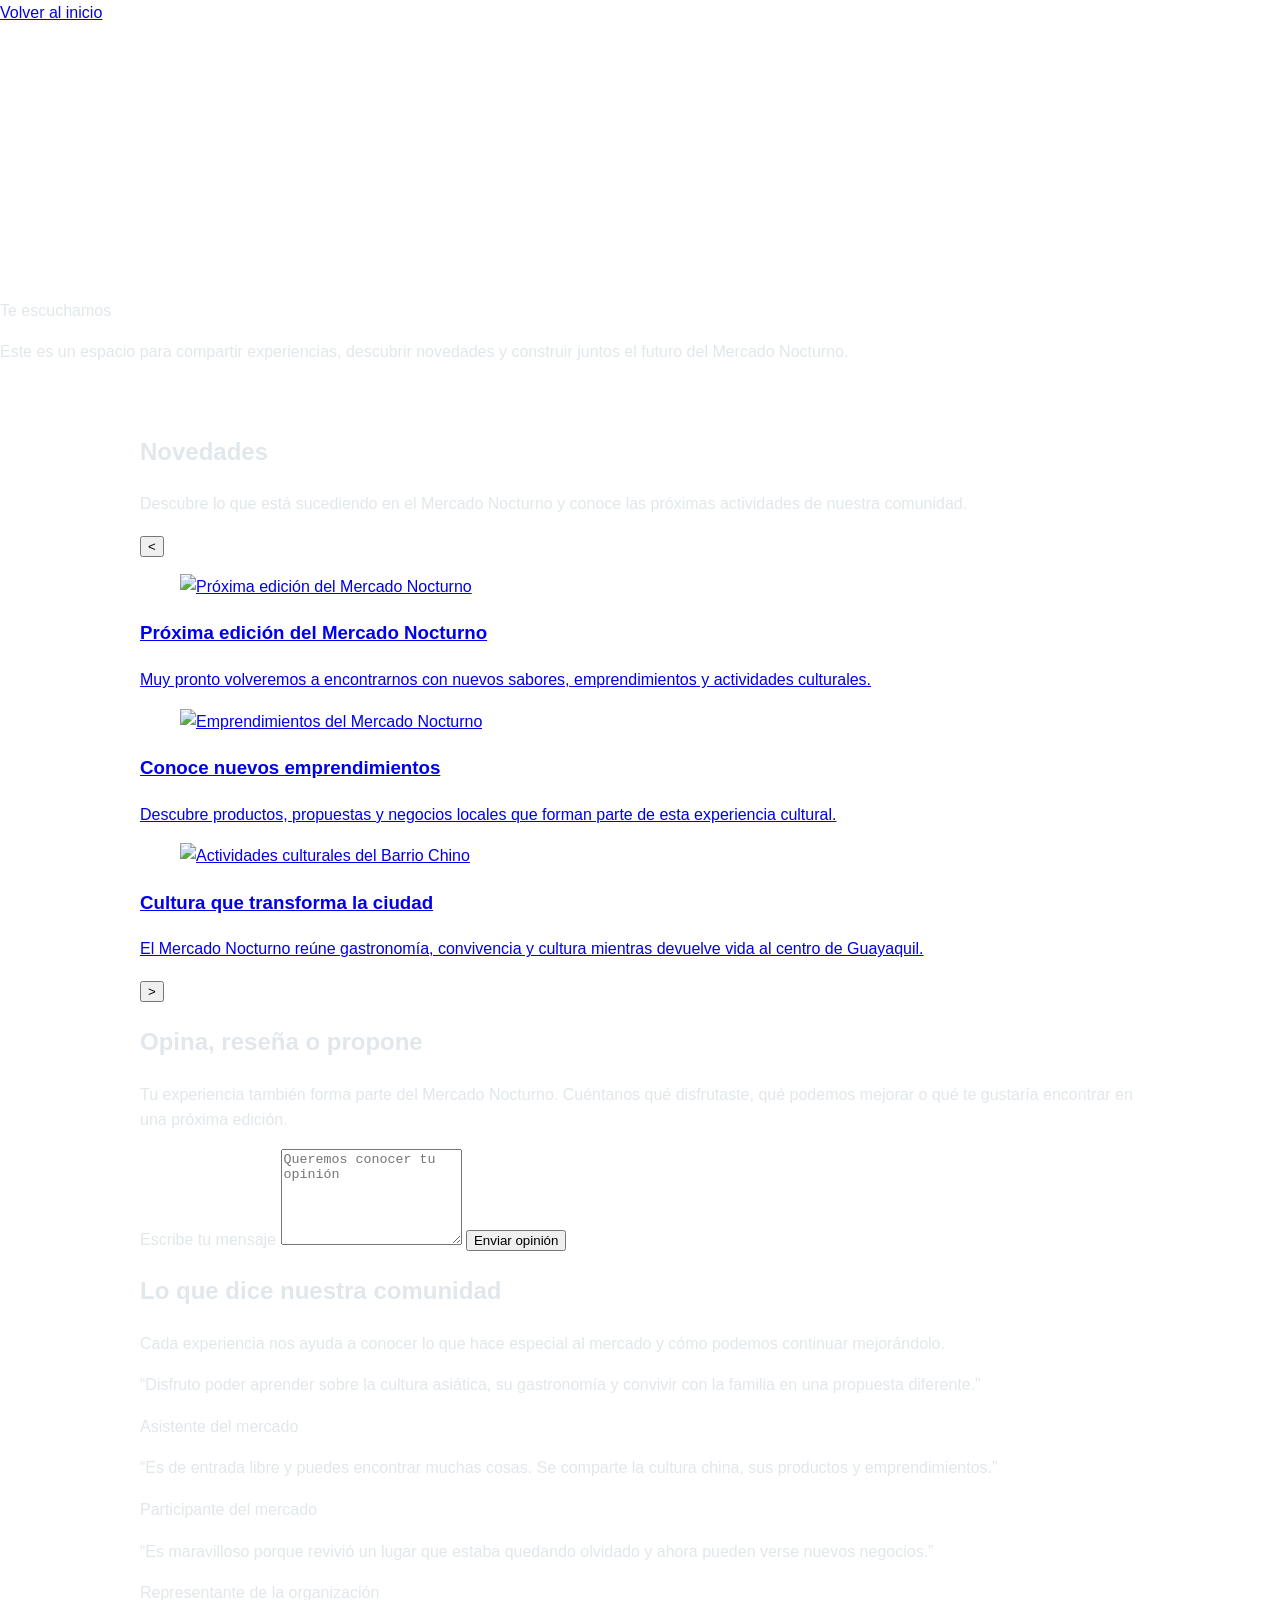
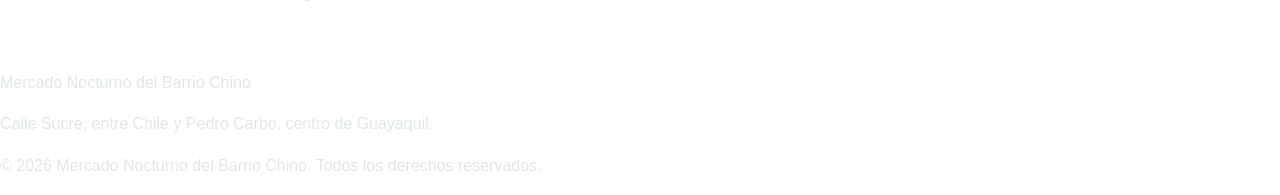
==== comunidad.html @ 6f8f5ece "Guarda diseño local de comunidad" ====
<!DOCTYPE html>
<html lang="es">
<head>
    <meta charset="UTF-8">
    <meta name="viewport" content="width=device-width, initial-scale=1.0">
    <meta name="description" content="Comunidad del Mercado Nocturno del Barrio Chino de Guayaquil.">
    <title>Comunidad | Mercado Nocturno del Barrio Chino</title>
    <link rel="stylesheet" href="css/style.css">
</head>

<body>
    <header id="inicio" class="banner_comunidad">
        <div class="contenedor">
            <a class="volver" href="index.html">Volver al inicio</a>

            <h1>Comunidad</h1>
            <p class="eslogan">Te escuchamos</p>
            <p>Este es un espacio para compartir experiencias, descubrir
               novedades y construir juntos el futuro del Mercado Nocturno.</p>
        </div>
    </header>

    <main>
        <section id="noticias" class="noticias">
            <div class="contenedor">
                <h2>Novedades</h2>
                <p>Descubre lo que está sucediendo en el Mercado Nocturno
                   y conoce las próximas actividades de nuestra comunidad.</p>

                <div class="carrusel">
                    <button class="flecha_anterior" type="button">&lt;</button>

                    <div class="carrusel_contenido">
                        <article class="noticia activa">
                            <a href="#">
                                <figure class="noticia_imagen">
                                    <img src="Resources/Images/noticia-1.jpg"
                                         alt="Próxima edición del Mercado Nocturno">
                                </figure>

                                <div class="noticia_texto">
                                    <h3>Próxima edición del Mercado Nocturno</h3>
                                    <p>Muy pronto volveremos a encontrarnos con
                                       nuevos sabores, emprendimientos y
                                       actividades culturales.</p>
                                </div>
                            </a>
                        </article>

                        <article class="noticia">
                            <a href="#">
                                <figure class="noticia_imagen">
                                    <img src="Resources/Images/noticia-2.jpg"
                                         alt="Emprendimientos del Mercado Nocturno">
                                </figure>

                                <div class="noticia_texto">
                                    <h3>Conoce nuevos emprendimientos</h3>
                                    <p>Descubre productos, propuestas y negocios
                                       locales que forman parte de esta
                                       experiencia cultural.</p>
                                </div>
                            </a>
                        </article>

                        <article class="noticia">
                            <a href="#">
                                <figure class="noticia_imagen">
                                    <img src="Resources/Images/noticia-3.jpg"
                                         alt="Actividades culturales del Barrio Chino">
                                </figure>

                                <div class="noticia_texto">
                                    <h3>Cultura que transforma la ciudad</h3>
                                    <p>El Mercado Nocturno reúne gastronomía,
                                       convivencia y cultura mientras devuelve
                                       vida al centro de Guayaquil.</p>
                                </div>
                            </a>
                        </article>
                    </div>

                    <button class="flecha_siguiente" type="button">&gt;</button>
                </div>

                <div class="indicadores">
                    <span class="indicador activo"></span>
                    <span class="indicador"></span>
                    <span class="indicador"></span>
                </div>
            </div>
        </section>

        <section id="participa" class="participa">
            <div class="contenedor">
                <h2>Opina, reseña o propone</h2>
                <p>Tu experiencia también forma parte del Mercado Nocturno.
                   Cuéntanos qué disfrutaste, qué podemos mejorar o qué
                   te gustaría encontrar en una próxima edición.</p>

                <form method="get" class="formulario_opinion">
                    <label for="opinion">Escribe tu mensaje</label>
                    <textarea id="opinion" name="opinion" rows="6"
                              placeholder="Queremos conocer tu opinión"></textarea>
                    <button class="boton" type="submit">Enviar opinión</button>
                </form>
            </div>
        </section>

        <section id="opiniones" class="opiniones">
            <div class="contenedor">
                <h2>Lo que dice nuestra comunidad</h2>
                <p>Cada experiencia nos ayuda a conocer lo que hace especial
                   al mercado y cómo podemos continuar mejorándolo.</p>

                <div class="opiniones_lista">
                    <article class="opinion">
                        <p class="opinion_texto">“Disfruto poder aprender sobre
                           la cultura asiática, su gastronomía y convivir con
                           la familia en una propuesta diferente.”</p>
                        <p class="opinion_autor">Asistente del mercado</p>
                    </article>

                    <article class="opinion">
                        <p class="opinion_texto">“Es de entrada libre y puedes
                           encontrar muchas cosas. Se comparte la cultura china,
                           sus productos y emprendimientos.”</p>
                        <p class="opinion_autor">Participante del mercado</p>
                    </article>

                    <article class="opinion">
                        <p class="opinion_texto">“Es maravilloso porque revivió
                           un lugar que estaba quedando olvidado y ahora pueden
                           verse nuevos negocios.”</p>
                        <p class="opinion_autor">Representante de la organización</p>
                    </article>
                </div>
            </div>
        </section>
    </main>

    <footer id="footer" class="footer">
        <div class="contenedor_footer">
            <p>Mercado Nocturno del Barrio Chino</p>
            <p>Calle Sucre, entre Chile y Pedro Carbo,
               centro de Guayaquil.</p>
            <p>&copy; 2026 Mercado Nocturno del Barrio Chino.
               Todos los derechos reservados.</p>
        </div>
    </footer>
</body>
</html>
---- css/style.css ----
@font-face {
    font-family: 'spell_of_asiaregular';
    src: url('../Resources/Fonts/spell_of_asia-webfont.woff2') format('woff2');
    font-weight: normal;
    font-style: normal;
}

body {
    margin: 0;
    color: #e1e7ea;
    font-family: Arial, Helvetica, sans-serif;
    line-height: 1.6;
}

main   { max-width: 1000px; margin: auto; padding: 32px; }

h1 {
    font-family: 'spell_of_asiaregular', sans-serif;
    font-size: 10rem;
    color:#ffffff;
    margin: 0;
}

.video-fondo {
    position: fixed;
    top: 0;
    left: 0;
    width: 100%;
    height: 100%;
    object-fit: cover;
    z-index: -1;
}


.capa-oscura {
    position: fixed;
    inset: 0;
    background: rgba(0, 0, 0, 0.253);
    z-index: -1;
    pointer-events: none;
}
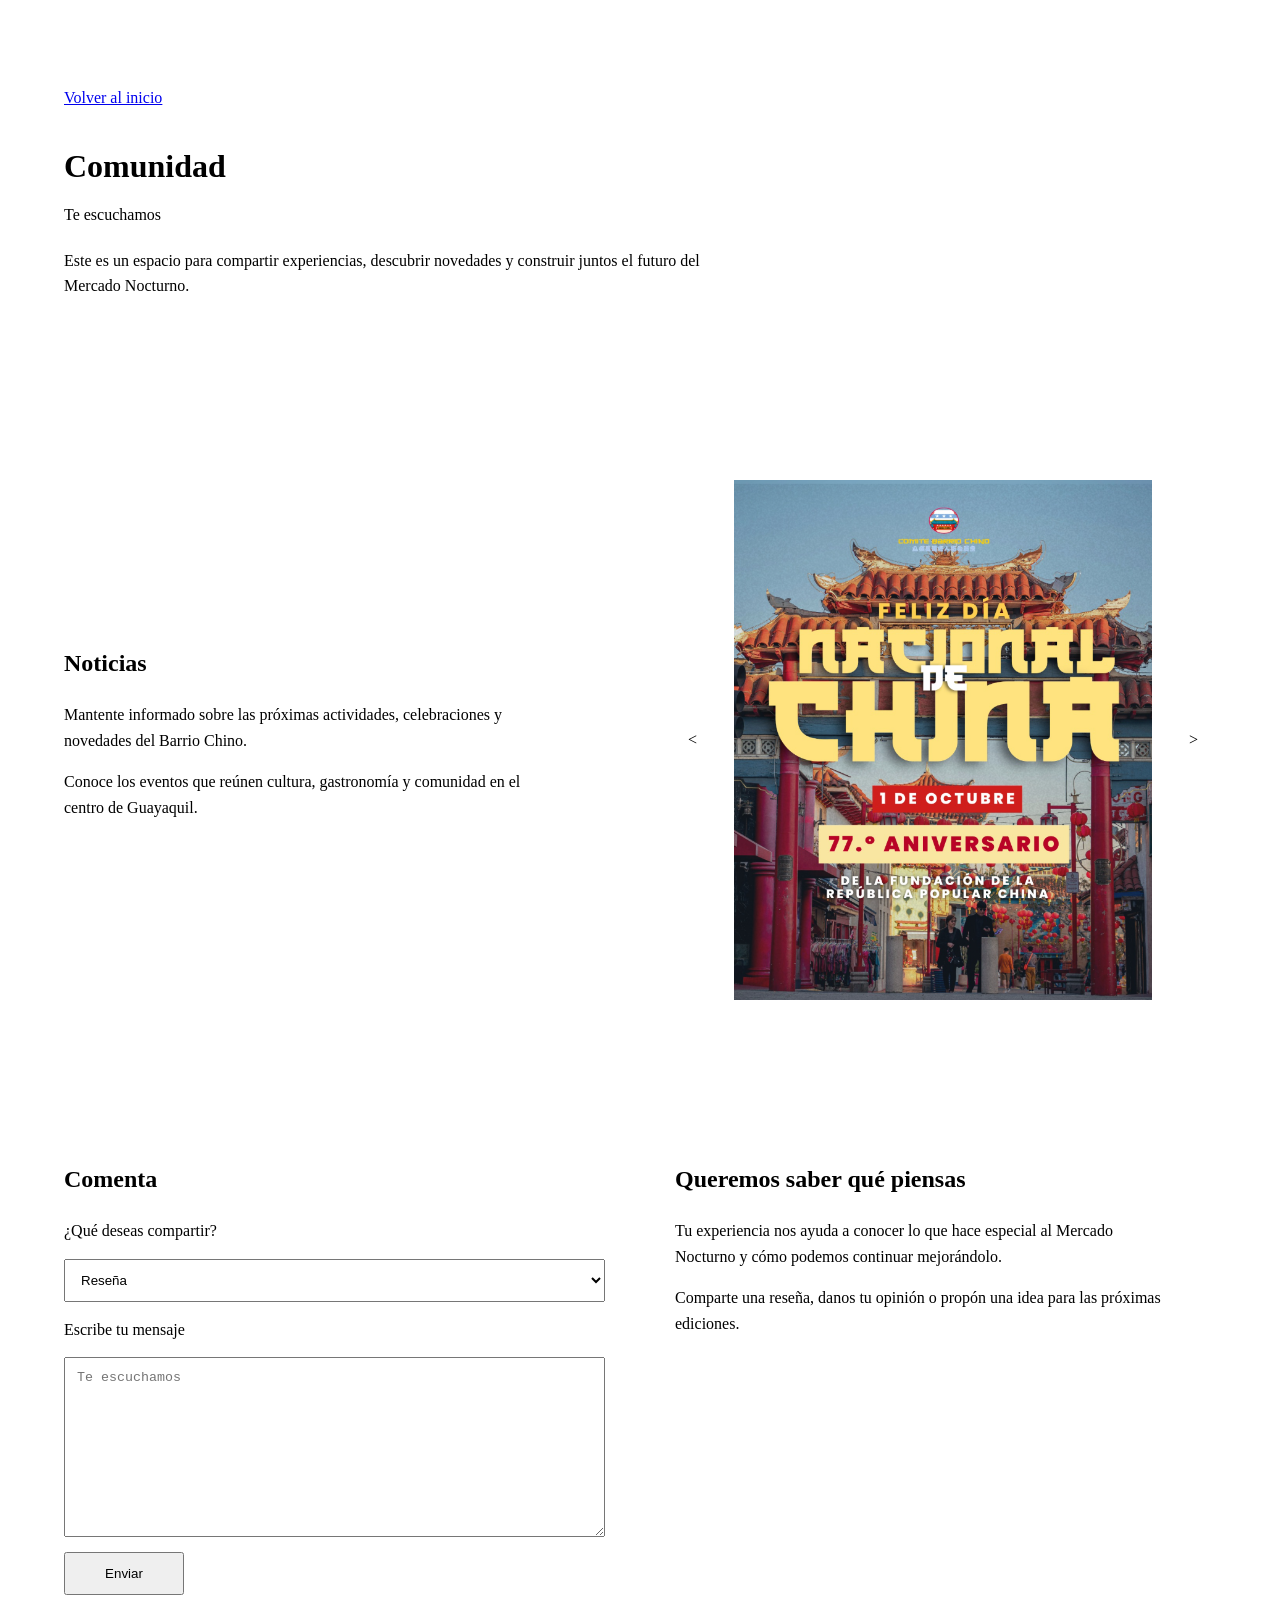
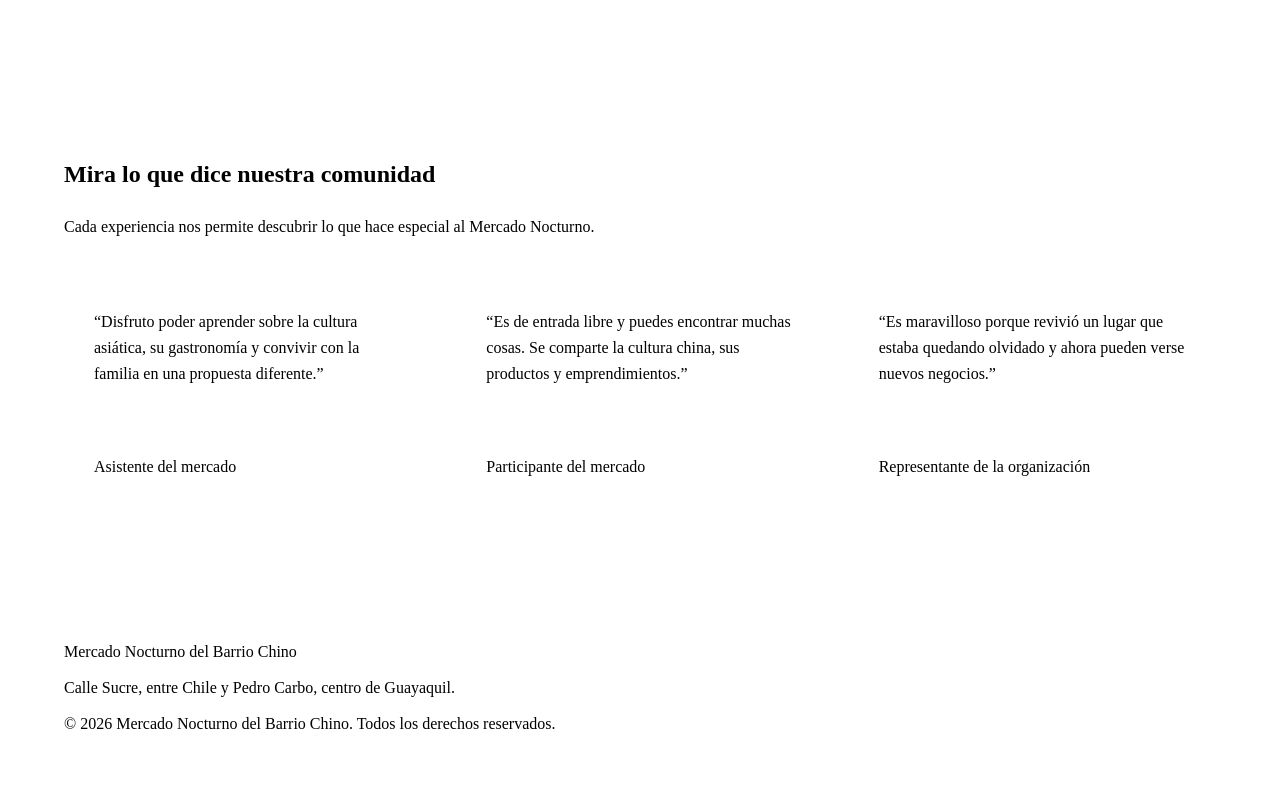
==== commit a13526bb: "Modificaciones de paginas de sponsor comunidad y emprende con sus respectivos archivos html y css y " ====
--- a/comunidad.html
+++ b/comunidad.html
@@ -5,7 +5,7 @@
     <meta name="viewport" content="width=device-width, initial-scale=1.0">
     <meta name="description" content="Comunidad del Mercado Nocturno del Barrio Chino de Guayaquil.">
     <title>Comunidad | Mercado Nocturno del Barrio Chino</title>
-    <link rel="stylesheet" href="css/style.css">
+    <link rel="stylesheet" href="css/comunidad.css">
 </head>
 
 <body>
@@ -22,118 +22,155 @@
 
     <main>
         <section id="noticias" class="noticias">
-            <div class="contenedor">
-                <h2>Novedades</h2>
-                <p>Descubre lo que está sucediendo en el Mercado Nocturno
-                   y conoce las próximas actividades de nuestra comunidad.</p>
+            <div class="contenedor noticias_distribucion">
+
+                <div class="noticias_informacion">
+                    <h2>Noticias</h2>
+                    <p>Mantente informado sobre las próximas actividades,
+                       celebraciones y novedades del Barrio Chino.</p>
+                    <p>Conoce los eventos que reúnen cultura, gastronomía
+                       y comunidad en el centro de Guayaquil.</p>
+                </div>
 
                 <div class="carrusel">
-                    <button class="flecha_anterior" type="button">&lt;</button>
+                    <input type="radio" name="carrusel"
+                           id="noticia_1_control" checked>
+
+                    <input type="radio" name="carrusel"
+                           id="noticia_2_control">
+
+                    <input type="radio" name="carrusel"
+                           id="noticia_3_control">
 
                     <div class="carrusel_contenido">
-                        <article class="noticia activa">
-                            <a href="#">
-                                <figure class="noticia_imagen">
-                                    <img src="Resources/Images/noticia-1.jpg"
-                                         alt="Próxima edición del Mercado Nocturno">
-                                </figure>
 
-                                <div class="noticia_texto">
-                                    <h3>Próxima edición del Mercado Nocturno</h3>
-                                    <p>Muy pronto volveremos a encontrarnos con
-                                       nuevos sabores, emprendimientos y
-                                       actividades culturales.</p>
-                                </div>
-                            </a>
+                        <article class="noticia noticia_1">
+                            <label class="flecha_anterior"
+                                   for="noticia_3_control">&lt;</label>
+
+                            <div class="noticia_contenido">
+                                <a href="https://www.instagram.com/p/Dd_o9UjOybd/"
+                                   target="_blank">
+                                    <figure class="noticia_imagen">
+                                        <img src="resources/images/noticia-dia-nacional-china.png"
+                                             alt="Celebración del Día Nacional de China">
+                                    </figure>
+                                </a>
+                            </div>
+
+                            <label class="flecha_siguiente"
+                                   for="noticia_2_control">&gt;</label>
                         </article>
 
-                        <article class="noticia">
-                            <a href="#">
-                                <figure class="noticia_imagen">
-                                    <img src="Resources/Images/noticia-2.jpg"
-                                         alt="Emprendimientos del Mercado Nocturno">
-                                </figure>
+                        <article class="noticia noticia_2">
+                            <label class="flecha_anterior"
+                                   for="noticia_1_control">&lt;</label>
 
-                                <div class="noticia_texto">
-                                    <h3>Conoce nuevos emprendimientos</h3>
-                                    <p>Descubre productos, propuestas y negocios
-                                       locales que forman parte de esta
-                                       experiencia cultural.</p>
-                                </div>
-                            </a>
+                            <div class="noticia_contenido">
+                                <a href="https://www.instagram.com/p/DeM5nYqHMN9/"
+                                   target="_blank">
+                                    <figure class="noticia_imagen">
+                                        <img src="resources/images/noticia-independencia-guayaquil.png"
+                                             alt="Celebración de la Independencia de Guayaquil">
+                                    </figure>
+                                </a>
+                            </div>
+
+                            <label class="flecha_siguiente"
+                                   for="noticia_3_control">&gt;</label>
                         </article>
 
-                        <article class="noticia">
-                            <a href="#">
-                                <figure class="noticia_imagen">
-                                    <img src="Resources/Images/noticia-3.jpg"
-                                         alt="Actividades culturales del Barrio Chino">
-                                </figure>
+                        <article class="noticia noticia_3">
+                            <label class="flecha_anterior"
+                                   for="noticia_2_control">&lt;</label>
 
-                                <div class="noticia_texto">
-                                    <h3>Cultura que transforma la ciudad</h3>
-                                    <p>El Mercado Nocturno reúne gastronomía,
-                                       convivencia y cultura mientras devuelve
-                                       vida al centro de Guayaquil.</p>
-                                </div>
-                            </a>
+                            <div class="noticia_contenido">
+                                <a href="https://www.instagram.com/p/DeNxSv5ugEM/"
+                                   target="_blank">
+                                    <figure class="noticia_imagen">
+                                        <img src="resources/images/noticia-octubre-barrio-chino.png"
+                                             alt="Calendario de octubre del Barrio Chino">
+                                    </figure>
+                                </a>
+                            </div>
+
+                            <label class="flecha_siguiente"
+                                   for="noticia_1_control">&gt;</label>
                         </article>
+
                     </div>
-
-                    <button class="flecha_siguiente" type="button">&gt;</button>
                 </div>
 
-                <div class="indicadores">
-                    <span class="indicador activo"></span>
-                    <span class="indicador"></span>
-                    <span class="indicador"></span>
-                </div>
             </div>
         </section>
 
-        <section id="participa" class="participa">
-            <div class="contenedor">
-                <h2>Opina, reseña o propone</h2>
-                <p>Tu experiencia también forma parte del Mercado Nocturno.
-                   Cuéntanos qué disfrutaste, qué podemos mejorar o qué
-                   te gustaría encontrar en una próxima edición.</p>
+        <section id="comenta" class="comenta">
+            <div class="contenedor comenta_distribucion">
 
-                <form method="get" class="formulario_opinion">
-                    <label for="opinion">Escribe tu mensaje</label>
-                    <textarea id="opinion" name="opinion" rows="6"
-                              placeholder="Queremos conocer tu opinión"></textarea>
-                    <button class="boton" type="submit">Enviar opinión</button>
-                </form>
+                <div class="comenta_formulario">
+                    <h2>Comenta</h2>
+
+                    <form method="get" class="formulario_opinion">
+                        <label for="tipo">¿Qué deseas compartir?</label>
+
+                        <select id="tipo" name="tipo">
+                            <option value="resena">Reseña</option>
+                            <option value="opinion">Opinión</option>
+                            <option value="mejora">Propuesta de mejora</option>
+                        </select>
+
+                        <label for="mensaje">Escribe tu mensaje</label>
+
+                        <textarea id="mensaje" name="mensaje" rows="6"
+                                  placeholder="Te escuchamos"></textarea>
+
+                        <button class="boton" type="submit">Enviar</button>
+                    </form>
+                </div>
+
+                <div class="comenta_informacion">
+                    <h2>Queremos saber qué piensas</h2>
+                    <p>Tu experiencia nos ayuda a conocer lo que hace
+                       especial al Mercado Nocturno y cómo podemos
+                       continuar mejorándolo.</p>
+                    <p>Comparte una reseña, danos tu opinión o propón
+                       una idea para las próximas ediciones.</p>
+                </div>
+
             </div>
         </section>
 
         <section id="opiniones" class="opiniones">
             <div class="contenedor">
-                <h2>Lo que dice nuestra comunidad</h2>
-                <p>Cada experiencia nos ayuda a conocer lo que hace especial
-                   al mercado y cómo podemos continuar mejorándolo.</p>
+                <h2>Mira lo que dice nuestra comunidad</h2>
+                <p>Cada experiencia nos permite descubrir lo que hace
+                   especial al Mercado Nocturno.</p>
 
                 <div class="opiniones_lista">
+
                     <article class="opinion">
-                        <p class="opinion_texto">“Disfruto poder aprender sobre
-                           la cultura asiática, su gastronomía y convivir con
-                           la familia en una propuesta diferente.”</p>
+                        <p class="opinion_texto">“Disfruto poder aprender
+                           sobre la cultura asiática, su gastronomía y
+                           convivir con la familia en una propuesta
+                           diferente.”</p>
                         <p class="opinion_autor">Asistente del mercado</p>
                     </article>
 
                     <article class="opinion">
-                        <p class="opinion_texto">“Es de entrada libre y puedes
-                           encontrar muchas cosas. Se comparte la cultura china,
-                           sus productos y emprendimientos.”</p>
+                        <p class="opinion_texto">“Es de entrada libre y
+                           puedes encontrar muchas cosas. Se comparte
+                           la cultura china, sus productos y
+                           emprendimientos.”</p>
                         <p class="opinion_autor">Participante del mercado</p>
                     </article>
 
                     <article class="opinion">
-                        <p class="opinion_texto">“Es maravilloso porque revivió
-                           un lugar que estaba quedando olvidado y ahora pueden
-                           verse nuevos negocios.”</p>
+                        <p class="opinion_texto">“Es maravilloso porque
+                           revivió un lugar que estaba quedando olvidado
+                           y ahora pueden verse nuevos negocios.”</p>
                         <p class="opinion_autor">Representante de la organización</p>
                     </article>
+
                 </div>
             </div>
         </section>
--- a/css/comunidad.css
+++ b/css/comunidad.css
@@ -0,0 +1,228 @@
+/* general */
+
+* { box-sizing: border-box; }
+
+body {
+    margin: 0;
+    line-height: 1.6;
+}
+
+header {
+    width: 100%;
+    padding: 60px 0;
+}
+
+main { width: 100%; }
+
+section {
+    width: 100%;
+    padding: 80px 0;
+}
+
+footer {
+    width: 100%;
+    padding: 50px 0;
+}
+
+h1 { margin: 30px 0 10px; }
+h2 { margin-top: 0; }
+h3 { margin: 0 0 10px; }
+p  { margin-top: 10px; }
+
+figure { margin: 0; }
+
+img {
+    display: block;
+    max-width: 100%;
+    height: auto;
+}
+
+button,
+label {
+    cursor: pointer;
+}
+
+select,
+textarea,
+button {
+    padding: 12px;
+}
+
+.contenedor,
+.contenedor_footer {
+    width: 90%;
+    max-width: 1200px;
+    margin: auto;
+}
+
+
+/* banner */
+
+.banner_comunidad {
+    min-height: 400px;
+    display: flex;
+    align-items: center;
+}
+
+.banner_comunidad p {
+    max-width: 650px;
+}
+
+.eslogan {
+    margin-top: 0;
+    margin-bottom: 20px;
+}
+
+
+/* noticias */
+
+.noticias_distribucion {
+    display: grid;
+    grid-template-columns: 1fr 1fr;
+    gap: 60px;
+    align-items: center;
+}
+
+.noticias_informacion {
+    max-width: 500px;
+}
+
+
+/* carrusel */
+
+.carrusel {
+    width: 100%;
+}
+
+.carrusel input {
+    display: none;
+}
+
+.carrusel_contenido {
+    width: 100%;
+}
+
+.noticia {
+    display: none;
+    grid-template-columns: 45px 1fr 45px;
+    gap: 15px;
+    align-items: center;
+}
+
+#noticia_1_control:checked ~ .carrusel_contenido .noticia_1 {
+    display: grid;
+}
+
+#noticia_2_control:checked ~ .carrusel_contenido .noticia_2 {
+    display: grid;
+}
+
+#noticia_3_control:checked ~ .carrusel_contenido .noticia_3 {
+    display: grid;
+}
+
+.noticia_contenido {
+    width: 100%;
+}
+
+.noticia_imagen {
+    width: 100%;
+    height: 520px;
+}
+
+.noticia_imagen img {
+    width: 100%;
+    height: 100%;
+    object-fit: contain;
+}
+
+.flecha_anterior,
+.flecha_siguiente {
+    width: 45px;
+    height: 45px;
+    display: flex;
+    justify-content: center;
+    align-items: center;
+}
+
+
+/* comenta */
+
+.comenta_distribucion {
+    display: grid;
+    grid-template-columns: 1fr 1fr;
+    gap: 70px;
+    align-items: start;
+}
+
+.comenta_formulario,
+.comenta_informacion {
+    width: 100%;
+}
+
+.comenta_informacion {
+    max-width: 500px;
+}
+
+.formulario_opinion {
+    display: flex;
+    flex-direction: column;
+    gap: 15px;
+}
+
+.formulario_opinion select,
+.formulario_opinion textarea {
+    width: 100%;
+}
+
+.formulario_opinion textarea {
+    min-height: 180px;
+    resize: vertical;
+}
+
+.formulario_opinion .boton {
+    width: 120px;
+}
+
+
+/* opiniones */
+
+.opiniones > .contenedor > p {
+    max-width: 650px;
+    margin-bottom: 40px;
+}
+
+.opiniones_lista {
+    display: grid;
+    grid-template-columns: 1fr 1fr 1fr;
+    gap: 25px;
+}
+
+.opinion {
+    min-height: 230px;
+    display: flex;
+    flex-direction: column;
+    justify-content: space-between;
+    padding: 30px;
+}
+
+.opinion_texto {
+    margin-top: 0;
+}
+
+.opinion_autor {
+    margin-bottom: 0;
+}
+
+
+/* footer */
+
+.contenedor_footer {
+    display: flex;
+    flex-direction: column;
+    gap: 10px;
+}
+
+.contenedor_footer p {
+    margin: 0;
+}
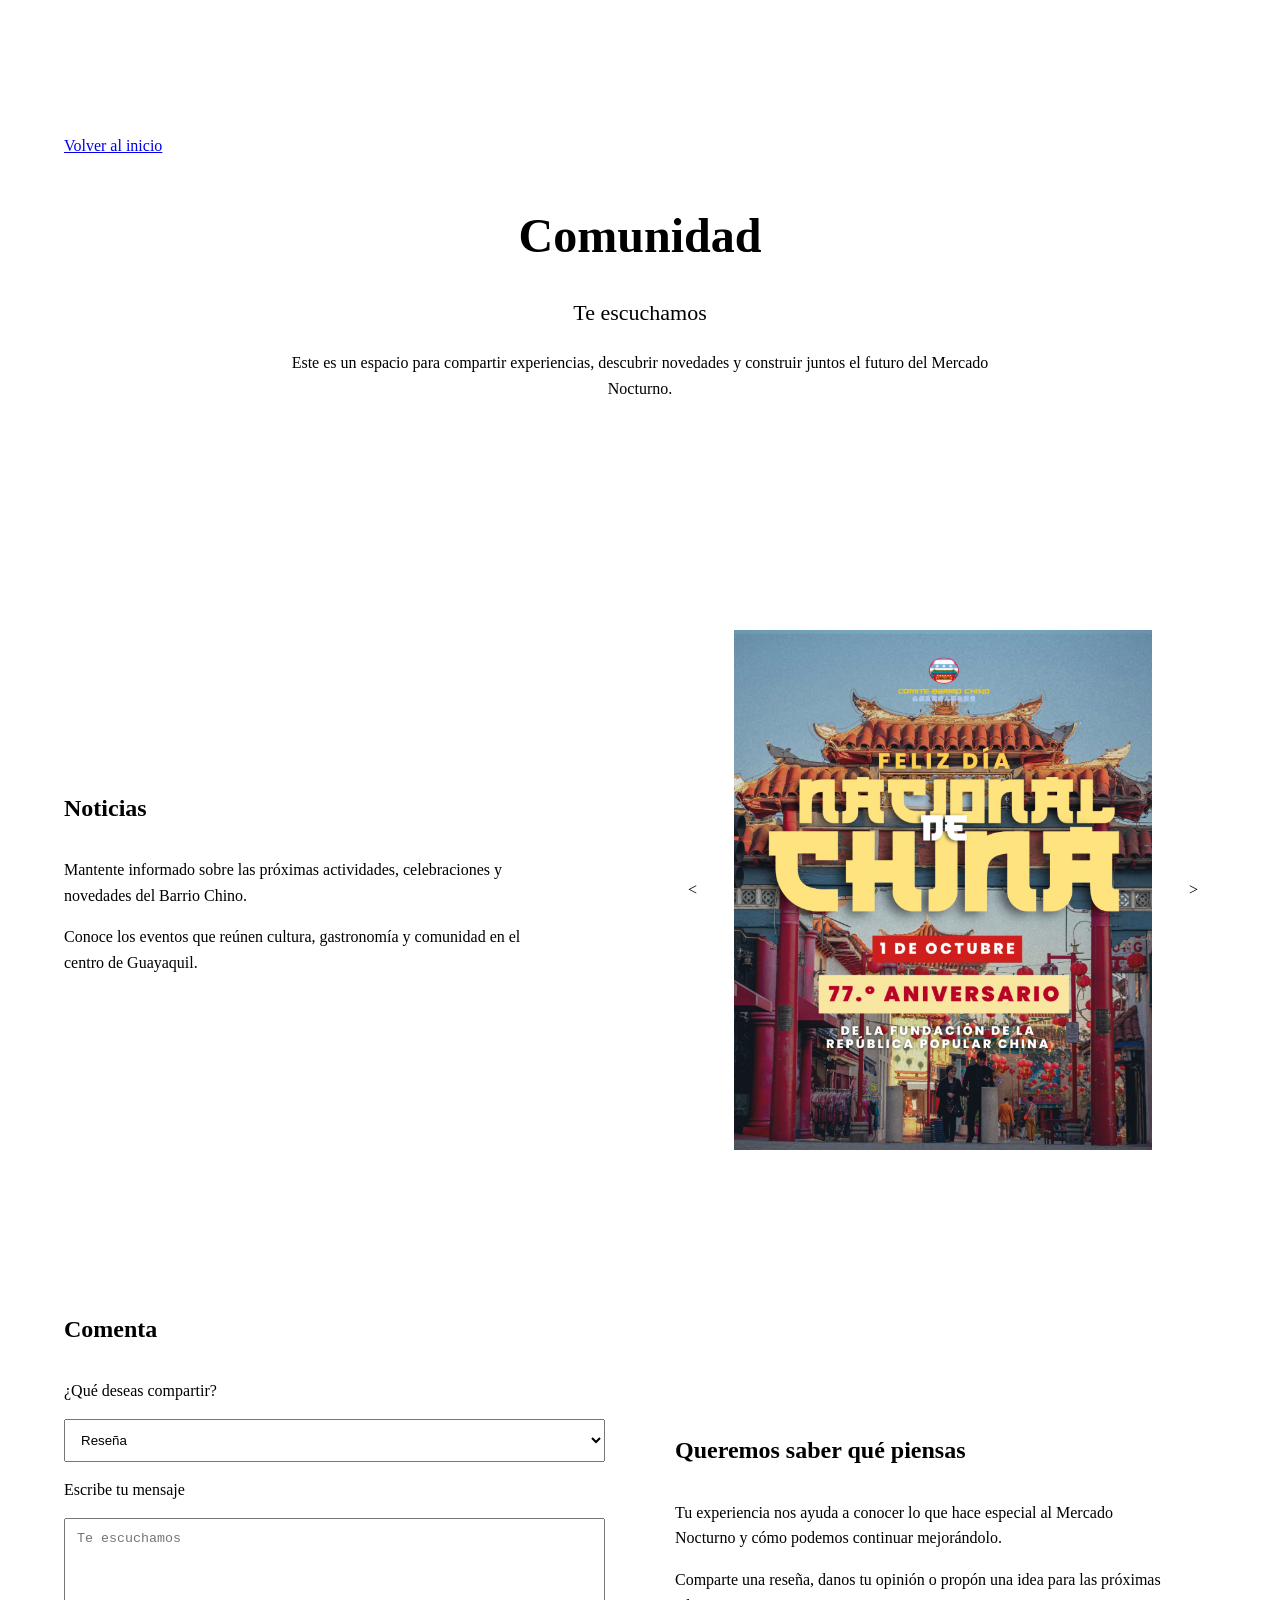
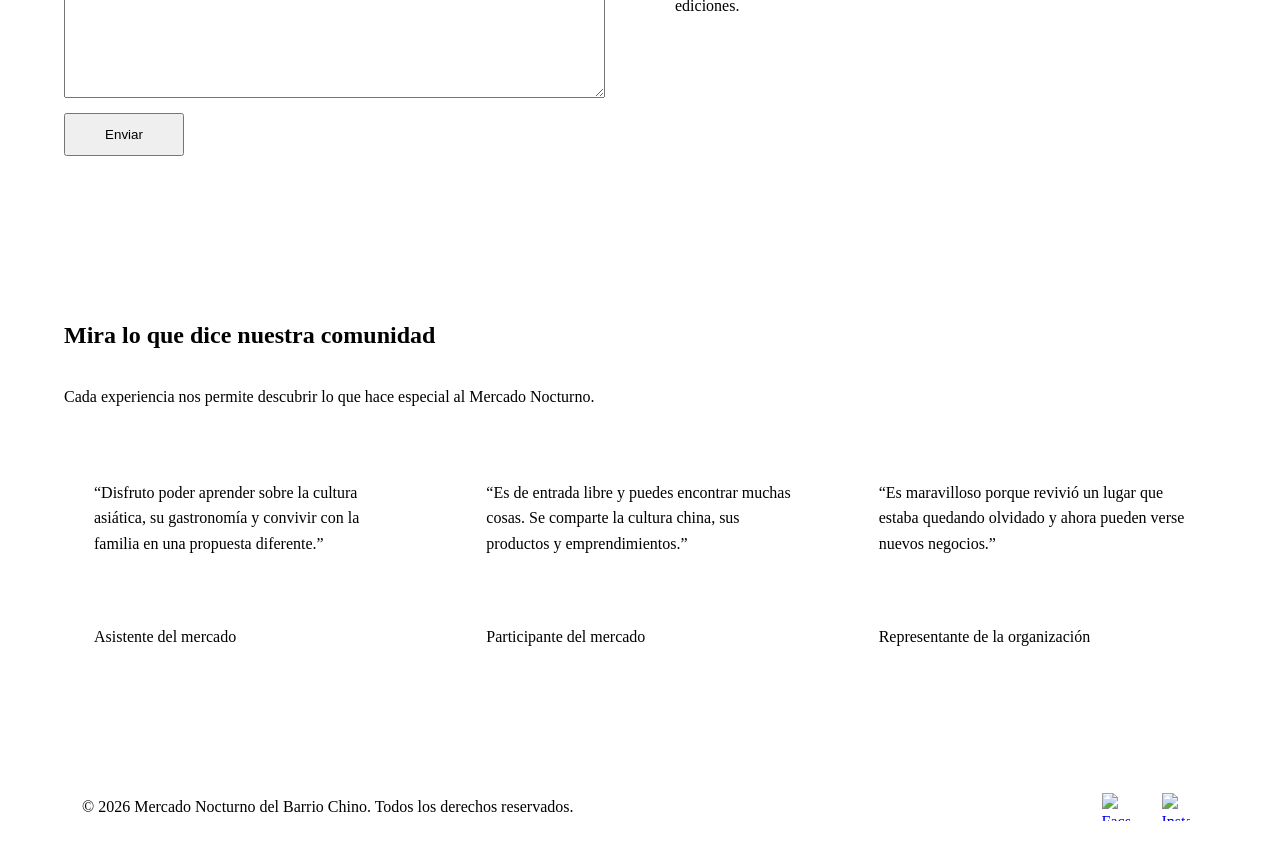
==== commit cbed4c97: "Edicion: Pagina de incio (paleta de colores)" ====
--- a/comunidad.html
+++ b/comunidad.html
@@ -13,10 +13,12 @@
         <div class="contenedor">
             <a class="volver" href="index.html">Volver al inicio</a>
 
-            <h1>Comunidad</h1>
-            <p class="eslogan">Te escuchamos</p>
-            <p>Este es un espacio para compartir experiencias, descubrir
-               novedades y construir juntos el futuro del Mercado Nocturno.</p>
+            <div class="banner_contenido">
+                <h1>Comunidad</h1>
+                <p class="eslogan">Te escuchamos</p>
+                <p>Este es un espacio para compartir experiencias, descubrir
+                   novedades y construir juntos el futuro del Mercado Nocturno.</p>
+            </div>
         </div>
     </header>
 
@@ -35,10 +37,8 @@
                 <div class="carrusel">
                     <input type="radio" name="carrusel"
                            id="noticia_1_control" checked>
-
                     <input type="radio" name="carrusel"
                            id="noticia_2_control">
-
                     <input type="radio" name="carrusel"
                            id="noticia_3_control">
 
@@ -50,7 +50,7 @@
 
                             <div class="noticia_contenido">
                                 <a href="https://www.instagram.com/p/Dd_o9UjOybd/"
-                                   target="_blank">
+                                   target="_blank" rel="noopener noreferrer">
                                     <figure class="noticia_imagen">
                                         <img src="resources/images/noticia-dia-nacional-china.png"
                                              alt="Celebración del Día Nacional de China">
@@ -68,7 +68,7 @@
 
                             <div class="noticia_contenido">
                                 <a href="https://www.instagram.com/p/DeM5nYqHMN9/"
-                                   target="_blank">
+                                   target="_blank" rel="noopener noreferrer">
                                     <figure class="noticia_imagen">
                                         <img src="resources/images/noticia-independencia-guayaquil.png"
                                              alt="Celebración de la Independencia de Guayaquil">
@@ -86,7 +86,7 @@
 
                             <div class="noticia_contenido">
                                 <a href="https://www.instagram.com/p/DeNxSv5ugEM/"
-                                   target="_blank">
+                                   target="_blank" rel="noopener noreferrer">
                                     <figure class="noticia_imagen">
                                         <img src="resources/images/noticia-octubre-barrio-chino.png"
                                              alt="Calendario de octubre del Barrio Chino">
@@ -113,7 +113,7 @@
                     <form method="get" class="formulario_opinion">
                         <label for="tipo">¿Qué deseas compartir?</label>
 
-                        <select id="tipo" name="tipo">
+                        <select id="tipo" name="tipo" required>
                             <option value="resena">Reseña</option>
                             <option value="opinion">Opinión</option>
                             <option value="mejora">Propuesta de mejora</option>
@@ -122,7 +122,7 @@
                         <label for="mensaje">Escribe tu mensaje</label>
 
                         <textarea id="mensaje" name="mensaje" rows="6"
-                                  placeholder="Te escuchamos"></textarea>
+                                  placeholder="Te escuchamos" required></textarea>
 
                         <button class="boton" type="submit">Enviar</button>
                     </form>
@@ -178,11 +178,24 @@
 
     <footer id="footer" class="footer">
         <div class="contenedor_footer">
-            <p>Mercado Nocturno del Barrio Chino</p>
-            <p>Calle Sucre, entre Chile y Pedro Carbo,
-               centro de Guayaquil.</p>
+
             <p>&copy; 2026 Mercado Nocturno del Barrio Chino.
                Todos los derechos reservados.</p>
+
+            <div class="redes_iconos">
+                <a href="https://www.facebook.com/p/Comit%C3%A9-Barrio-Chino-Guayaquil-6156831669615/"
+                   target="_blank" rel="noopener noreferrer">
+                    <img src="#"
+                         alt="Facebook">
+                </a>
+
+                <a href="https://www.instagram.com/comitebarriochino.gyq/"
+                   target="_blank" rel="noopener noreferrer">
+                    <img src="#"
+                         alt="Instagram">
+                </a>
+            </div>
+
         </div>
     </footer>
 </body>
--- a/css/comunidad.css
+++ b/css/comunidad.css
@@ -9,10 +9,11 @@
 
 header {
     width: 100%;
-    padding: 60px 0;
-}
-
-main { width: 100%; }
+}
+
+main {
+    width: 100%;
+}
 
 section {
     width: 100%;
@@ -21,13 +22,13 @@
 
 footer {
     width: 100%;
-    padding: 50px 0;
-}
-
-h1 { margin: 30px 0 10px; }
-h2 { margin-top: 0; }
+    padding: 25px 20px;
+}
+
+h1 { margin: 0 0 15px; }
+h2 { margin: 0 0 30px; }
 h3 { margin: 0 0 10px; }
-p  { margin-top: 10px; }
+p { margin-top: 10px; }
 
 figure { margin: 0; }
 
@@ -59,17 +60,34 @@
 /* banner */
 
 .banner_comunidad {
-    min-height: 400px;
-    display: flex;
-    align-items: center;
-}
-
-.banner_comunidad p {
-    max-width: 650px;
+    min-height: 550px;
+    display: flex;
+    align-items: center;
+    padding: 40px 0;
+}
+
+.volver {
+    display: inline-block;
+    margin-bottom: 40px;
+}
+
+.banner_contenido {
+    text-align: center;
+}
+
+.banner_contenido h1 {
+    margin-bottom: 20px;
+    font-size: 48px;
+}
+
+.banner_contenido p {
+    max-width: 750px;
+    margin-left: auto;
+    margin-right: auto;
 }
 
 .eslogan {
-    margin-top: 0;
+    font-size: 22px;
     margin-bottom: 20px;
 }
 
@@ -95,7 +113,8 @@
 }
 
 .carrusel input {
-    display: none;
+    position: absolute;
+    opacity: 0;
 }
 
 .carrusel_contenido {
@@ -152,7 +171,7 @@
     display: grid;
     grid-template-columns: 1fr 1fr;
     gap: 70px;
-    align-items: start;
+    align-items: center;
 }
 
 .comenta_formulario,
@@ -177,7 +196,6 @@
 
 .formulario_opinion textarea {
     min-height: 180px;
-    resize: vertical;
 }
 
 .formulario_opinion .boton {
@@ -219,10 +237,29 @@
 
 .contenedor_footer {
     display: flex;
-    flex-direction: column;
-    gap: 10px;
+    justify-content: space-between;
+    align-items: center;
+    gap: 30px;
 }
 
 .contenedor_footer p {
     margin: 0;
+}
+
+.redes_iconos {
+    display: flex;
+    gap: 15px;
+}
+
+.redes_iconos a {
+    width: 45px;
+    height: 45px;
+    display: flex;
+    justify-content: center;
+    align-items: center;
+}
+
+.redes_iconos img {
+    width: 28px;
+    height: 28px;
 }
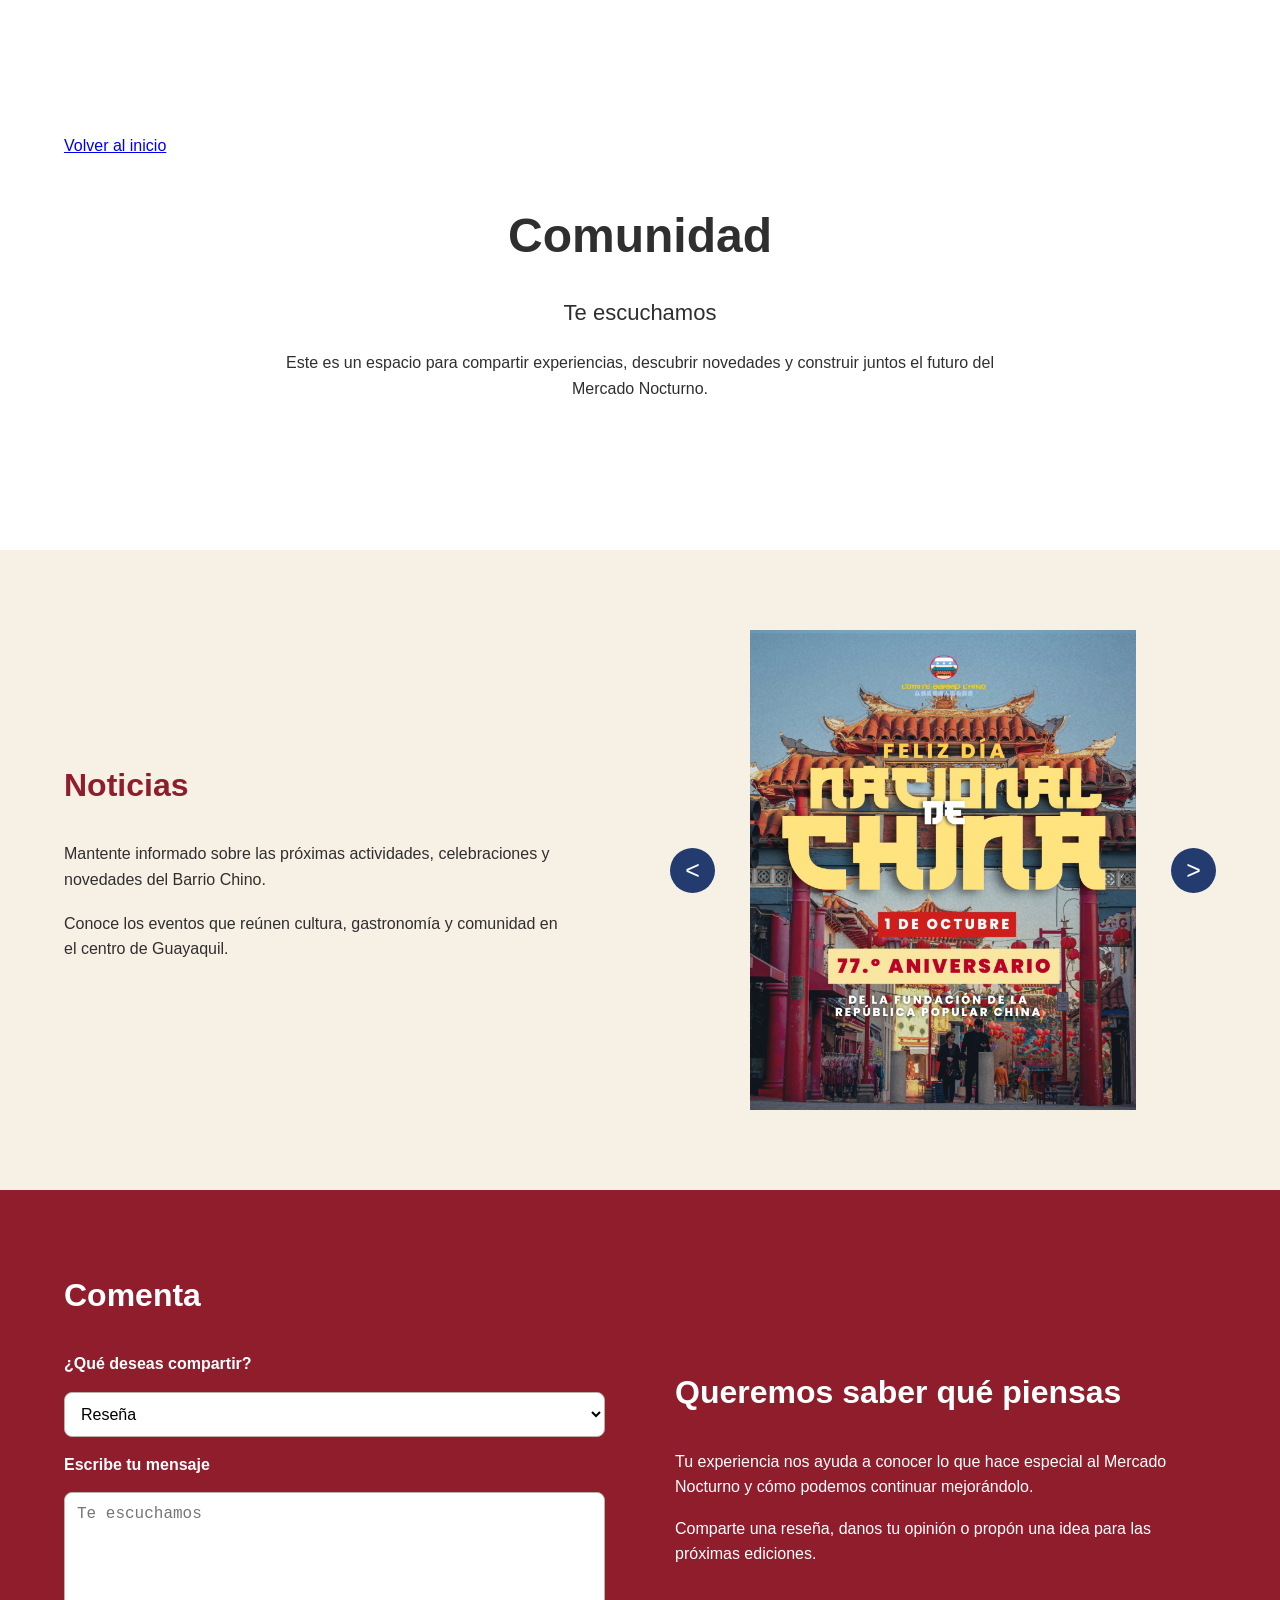
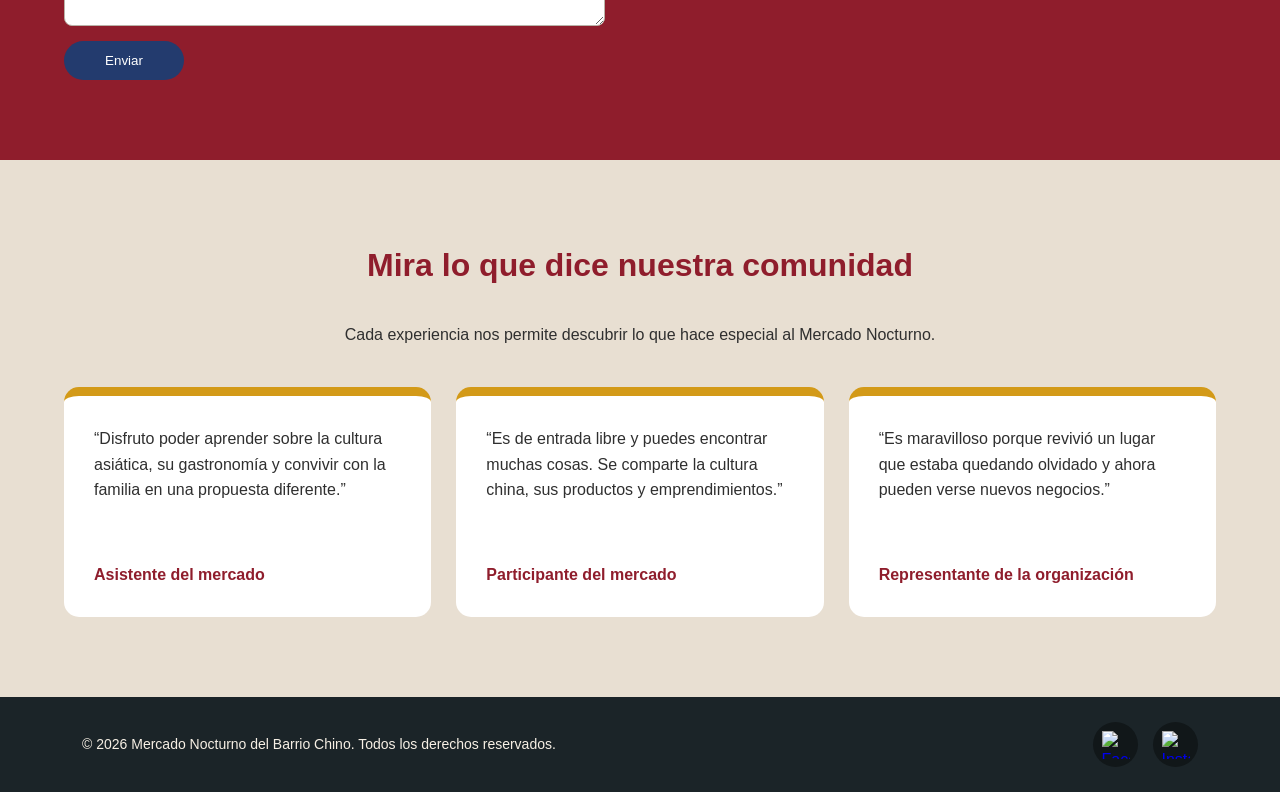
==== commit 365a6127: "Actualiza comunidad, emprende, sponsor y recursos" ====
--- a/comunidad.html
+++ b/comunidad.html
@@ -110,10 +110,11 @@
                 <div class="comenta_formulario">
                     <h2>Comenta</h2>
 
-                    <form method="get" class="formulario_opinion">
+                    <form class="formulario_opinion" method="get">
+
                         <label for="tipo">¿Qué deseas compartir?</label>
 
-                        <select id="tipo" name="tipo" required>
+                        <select id="tipo" name="tipo">
                             <option value="resena">Reseña</option>
                             <option value="opinion">Opinión</option>
                             <option value="mejora">Propuesta de mejora</option>
@@ -122,9 +123,11 @@
                         <label for="mensaje">Escribe tu mensaje</label>
 
                         <textarea id="mensaje" name="mensaje" rows="6"
-                                  placeholder="Te escuchamos" required></textarea>
+                                  placeholder="Te escuchamos"
+                                  required></textarea>
 
                         <button class="boton" type="submit">Enviar</button>
+
                     </form>
                 </div>
 
@@ -142,9 +145,10 @@
 
         <section id="opiniones" class="opiniones">
             <div class="contenedor">
+
                 <h2>Mira lo que dice nuestra comunidad</h2>
-                <p>Cada experiencia nos permite descubrir lo que hace
-                   especial al Mercado Nocturno.</p>
+                <p class="opiniones_descripcion">Cada experiencia nos permite
+                   descubrir lo que hace especial al Mercado Nocturno.</p>
 
                 <div class="opiniones_lista">
 
@@ -172,6 +176,7 @@
                     </article>
 
                 </div>
+
             </div>
         </section>
     </main>
@@ -185,14 +190,12 @@
             <div class="redes_iconos">
                 <a href="https://www.facebook.com/p/Comit%C3%A9-Barrio-Chino-Guayaquil-6156831669615/"
                    target="_blank" rel="noopener noreferrer">
-                    <img src="#"
-                         alt="Facebook">
+                    <img src="#" alt="Facebook">
                 </a>
 
                 <a href="https://www.instagram.com/comitebarriochino.gyq/"
                    target="_blank" rel="noopener noreferrer">
-                    <img src="#"
-                         alt="Instagram">
+                    <img src="#" alt="Instagram">
                 </a>
             </div>
 
--- a/css/comunidad.css
+++ b/css/comunidad.css
@@ -1,52 +1,47 @@
 /* general */
 
-* { box-sizing: border-box; }
+* {
+    box-sizing: border-box;
+}
 
 body {
     margin: 0;
+    font-family: Arial, Helvetica, sans-serif;
+    color: #2f2f2f;
     line-height: 1.6;
 }
 
-header {
-    width: 100%;
-}
-
-main {
-    width: 100%;
-}
-
 section {
     width: 100%;
     padding: 80px 0;
 }
 
-footer {
-    width: 100%;
-    padding: 25px 20px;
-}
-
-h1 { margin: 0 0 15px; }
-h2 { margin: 0 0 30px; }
-h3 { margin: 0 0 10px; }
-p { margin-top: 10px; }
-
-figure { margin: 0; }
+h1 {
+    margin: 0 0 15px;
+}
+
+h2 {
+    margin: 0 0 30px;
+    font-size: 32px;
+    color: #8f1d2c;
+}
+
+h3 {
+    margin: 0 0 15px;
+}
+
+p {
+    margin-top: 10px;
+}
+
+figure {
+    margin: 0;
+}
 
 img {
     display: block;
     max-width: 100%;
     height: auto;
-}
-
-button,
-label {
-    cursor: pointer;
-}
-
-select,
-textarea,
-button {
-    padding: 12px;
 }
 
 .contenedor,
@@ -94,6 +89,10 @@
 
 /* noticias */
 
+.noticias {
+    background-color: #f7f0e5;
+}
+
 .noticias_distribucion {
     display: grid;
     grid-template-columns: 1fr 1fr;
@@ -105,6 +104,10 @@
     max-width: 500px;
 }
 
+.noticias_informacion p {
+    margin-bottom: 18px;
+}
+
 
 /* carrusel */
 
@@ -113,8 +116,7 @@
 }
 
 .carrusel input {
-    position: absolute;
-    opacity: 0;
+    display: none;
 }
 
 .carrusel_contenido {
@@ -124,7 +126,7 @@
 .noticia {
     display: none;
     grid-template-columns: 45px 1fr 45px;
-    gap: 15px;
+    gap: 10px;
     align-items: center;
 }
 
@@ -146,7 +148,7 @@
 
 .noticia_imagen {
     width: 100%;
-    height: 520px;
+    height: 480px;
 }
 
 .noticia_imagen img {
@@ -162,10 +164,29 @@
     display: flex;
     justify-content: center;
     align-items: center;
+    background-color: #233b6e;
+    color: #ffffff;
+    border-radius: 50%;
+    cursor: pointer;
+    font-size: 25px;
+}
+
+.flecha_anterior:hover,
+.flecha_siguiente:hover {
+    background-color: #8f1d2c;
 }
 
 
 /* comenta */
+
+.comenta {
+    background-color: #8f1d2c;
+    color: #ffffff;
+}
+
+.comenta h2 {
+    color: #ffffff;
+}
 
 .comenta_distribucion {
     display: grid;
@@ -189,25 +210,49 @@
     gap: 15px;
 }
 
+.formulario_opinion label {
+    font-weight: bold;
+}
+
 .formulario_opinion select,
 .formulario_opinion textarea {
     width: 100%;
-}
-
-.formulario_opinion textarea {
-    min-height: 180px;
+    padding: 12px;
+    background-color: #ffffff;
+    border: 1px solid #b9b2a8;
+    border-radius: 8px;
+    font-size: 16px;
 }
 
 .formulario_opinion .boton {
     width: 120px;
+    padding: 12px;
+    background-color: #233b6e;
+    color: #ffffff;
+    border: none;
+    border-radius: 25px;
+    cursor: pointer;
+}
+
+.formulario_opinion .boton:hover {
+    background-color: #d39a18;
 }
 
 
 /* opiniones */
 
-.opiniones > .contenedor > p {
+.opiniones {
+    background-color: #e8dfd2;
+}
+
+.opiniones h2 {
+    text-align: center;
+}
+
+.opiniones_descripcion {
     max-width: 650px;
-    margin-bottom: 40px;
+    margin: 0 auto 40px;
+    text-align: center;
 }
 
 .opiniones_lista {
@@ -217,11 +262,14 @@
 }
 
 .opinion {
+    background-color: #ffffff;
+    border-top: 9px solid #d39a18;
+    border-radius: 15px;
     min-height: 230px;
+    padding: 30px;
     display: flex;
     flex-direction: column;
     justify-content: space-between;
-    padding: 30px;
 }
 
 .opinion_texto {
@@ -229,11 +277,18 @@
 }
 
 .opinion_autor {
+    color: #8f1d2c;
+    font-weight: bold;
     margin-bottom: 0;
 }
 
 
 /* footer */
+
+.footer {
+    background-color: #1b2428;
+    padding: 25px 20px;
+}
 
 .contenedor_footer {
     display: flex;
@@ -244,6 +299,8 @@
 
 .contenedor_footer p {
     margin: 0;
+    font-size: 14px;
+    color: #f7f0e5;
 }
 
 .redes_iconos {
@@ -257,9 +314,15 @@
     display: flex;
     justify-content: center;
     align-items: center;
+    background-color: #111719;
+    border-radius: 50%;
 }
 
 .redes_iconos img {
     width: 28px;
     height: 28px;
+}
+
+.redes_iconos a:hover {
+    background-color: #8f1d2c;
 }
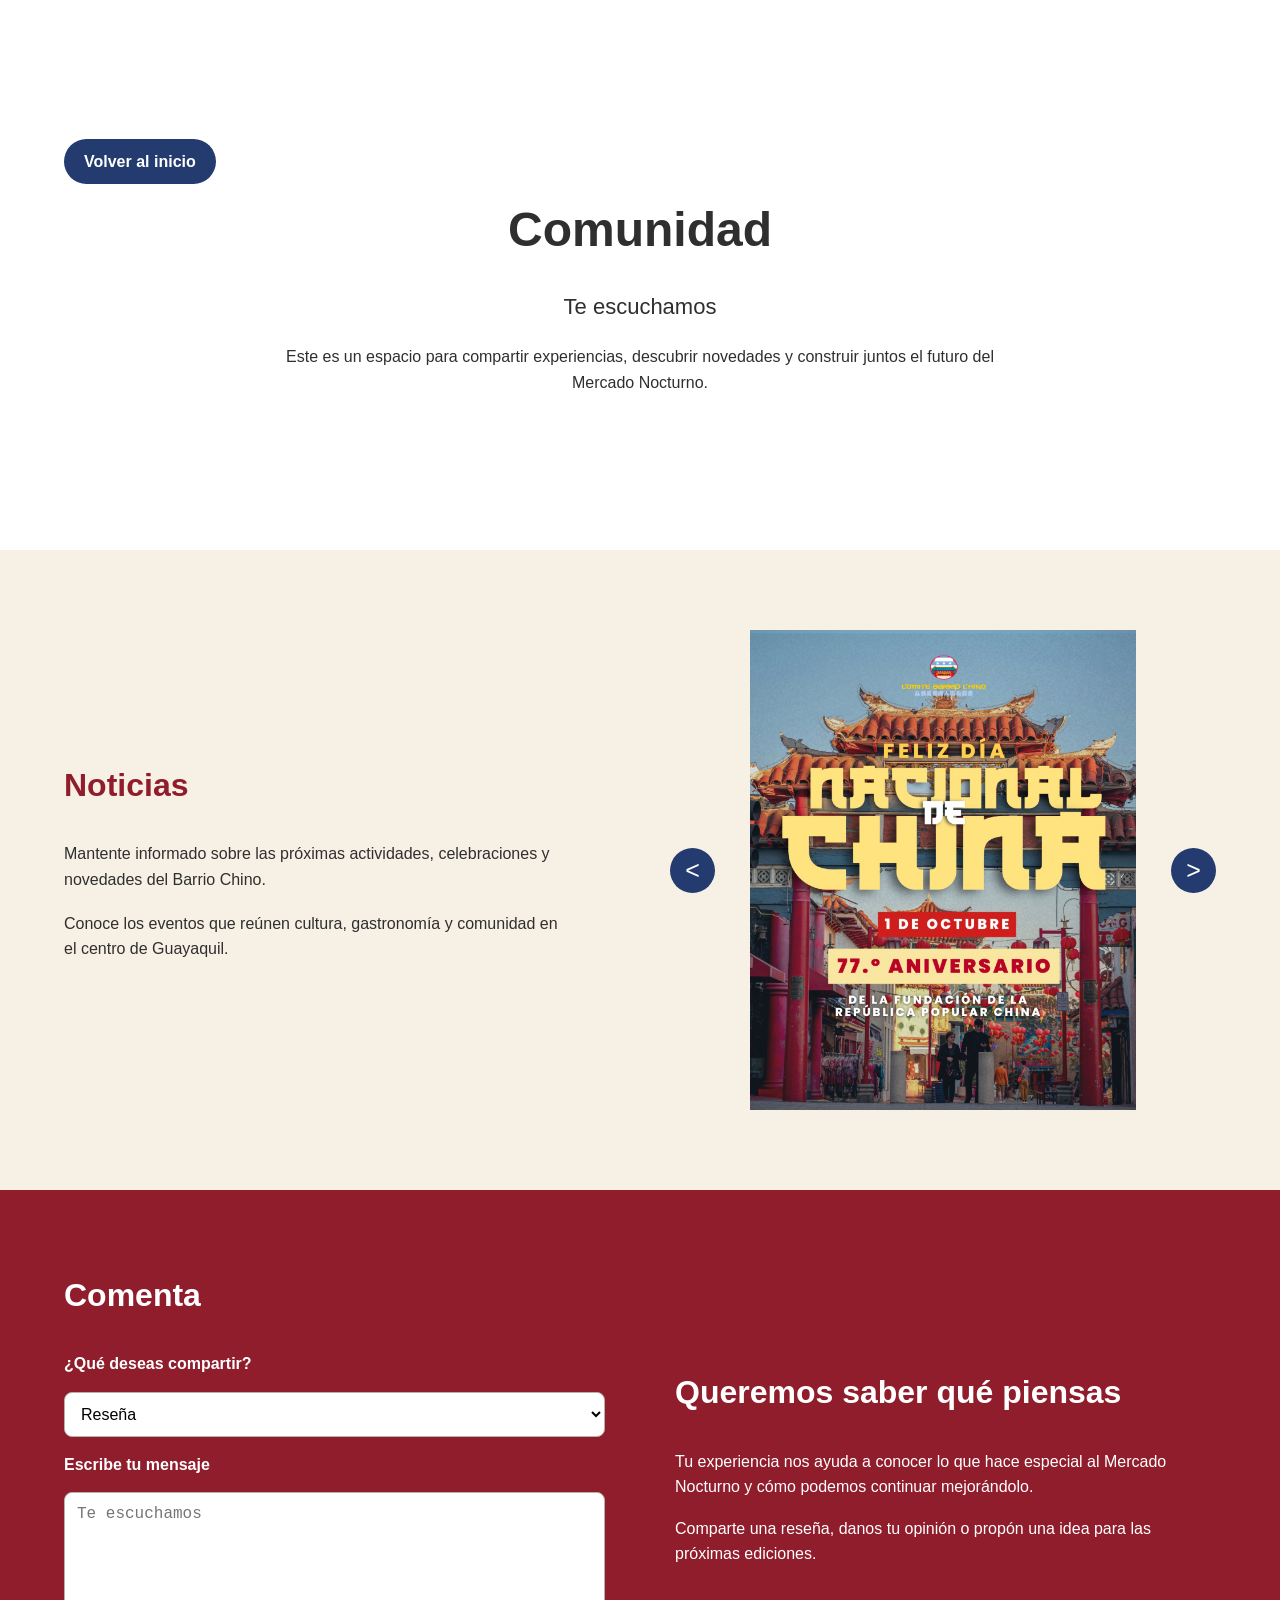
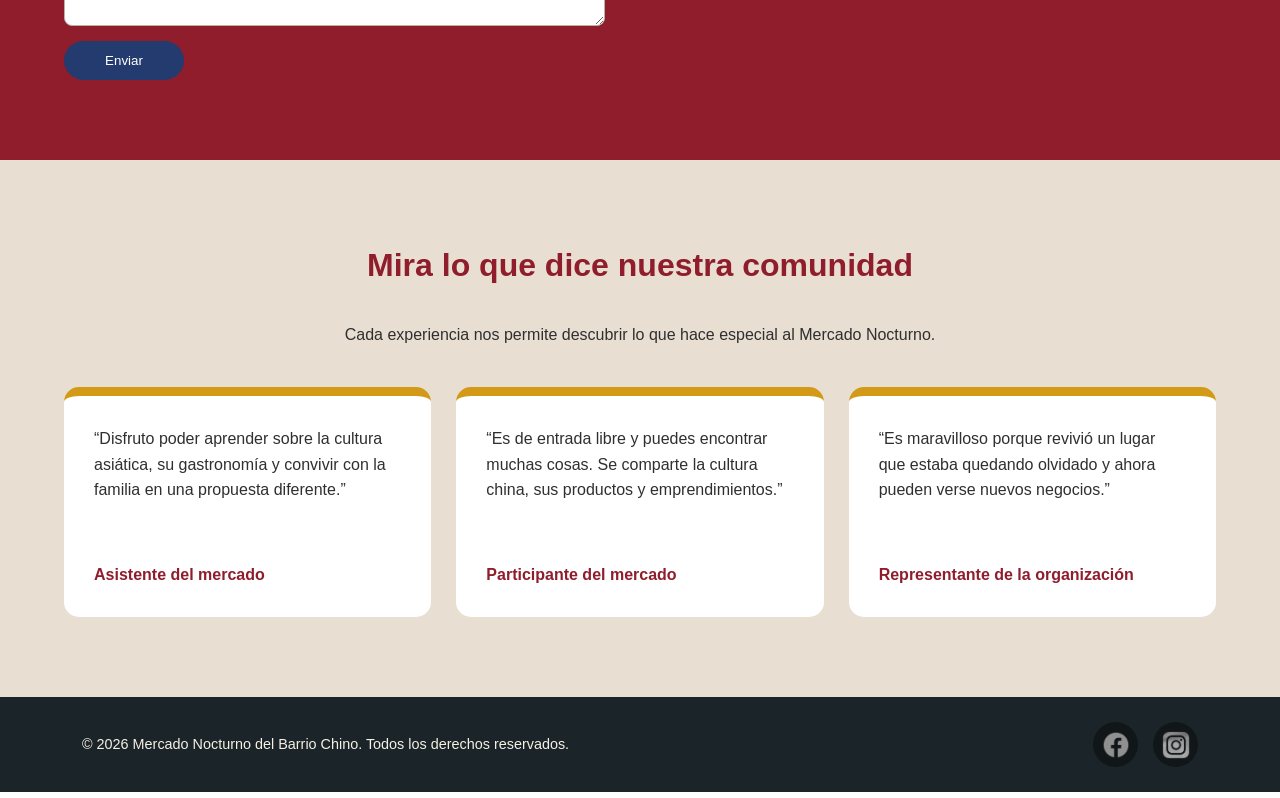
==== commit 7bf4bf2a: "Se actualizo index, comunidad, recorrido, emprende, sponsor y recursos Se mejoró botón de volver a i" ====
--- a/comunidad.html
+++ b/comunidad.html
@@ -11,7 +11,9 @@
 <body>
     <header id="inicio" class="banner_comunidad">
         <div class="contenedor">
-            <a class="volver" href="index.html">Volver al inicio</a>
+            <a class="btn_volver" href="index.html">
+                <span class="texto">Volver al inicio</span>
+            </a>
 
             <div class="banner_contenido">
                 <h1>Comunidad</h1>
@@ -190,12 +192,14 @@
             <div class="redes_iconos">
                 <a href="https://www.facebook.com/p/Comit%C3%A9-Barrio-Chino-Guayaquil-6156831669615/"
                    target="_blank" rel="noopener noreferrer">
-                    <img src="#" alt="Facebook">
+                    <img src="resources/images/redes_sociales/IconoFb.png"
+                         alt="Facebook">
                 </a>
 
                 <a href="https://www.instagram.com/comitebarriochino.gyq/"
                    target="_blank" rel="noopener noreferrer">
-                    <img src="#" alt="Instagram">
+                    <img src="resources/images/redes_sociales/IconoIg.png"
+                         alt="Instagram">
                 </a>
             </div>
 
--- a/css/comunidad.css
+++ b/css/comunidad.css
@@ -61,11 +61,6 @@
     padding: 40px 0;
 }
 
-.volver {
-    display: inline-block;
-    margin-bottom: 40px;
-}
-
 .banner_contenido {
     text-align: center;
 }
@@ -84,6 +79,49 @@
 .eslogan {
     font-size: 22px;
     margin-bottom: 20px;
+}
+
+/*BANNER-DISEÑO BOTÓN INTERACTIVO*/
+.btn_volver {
+    display: inline-block;
+    align-items: center;
+    position: relative;
+    text-decoration: none;
+    color: #ffffffff;
+    font-weight: 600;
+    padding: 10px 20px;
+    background-color: #233b6e;
+    border-radius: 30px;
+    overflow: hidden;
+    transition: background-color 0.3s ease;
+}
+
+.btn_volver::after {
+    content: "←";
+    position: absolute;
+    left: 0;
+    opacity: 0;
+    transform: translateX(15px);
+    transition: all 0.3s ease;
+}
+
+.btn_volver .texto{
+    text-align: center;
+    display: inline-block;
+    transition: transform 0.3s ease;
+}
+
+.btn_volver:hover::after {
+  opacity: 1;
+  transform: translateX(8px);
+}
+
+.btn_volver:hover .texto {
+    transform: translateX(8px);
+}
+
+.btn_volver:hover {
+    background-color: #8f1d2c;
 }
 
 
@@ -287,10 +325,13 @@
 
 .footer {
     background-color: #1b2428;
+    color: #ffffff;
     padding: 25px 20px;
 }
 
 .contenedor_footer {
+    max-width: 1200px;
+    margin: 0 auto;
     display: flex;
     justify-content: space-between;
     align-items: center;
@@ -298,9 +339,9 @@
 }
 
 .contenedor_footer p {
+    color: #f7f0e5;
+    font-size: 0.9rem;
     margin: 0;
-    font-size: 14px;
-    color: #f7f0e5;
 }
 
 .redes_iconos {
@@ -321,6 +362,7 @@
 .redes_iconos img {
     width: 28px;
     height: 28px;
+    object-fit: contain;
 }
 
 .redes_iconos a:hover {
